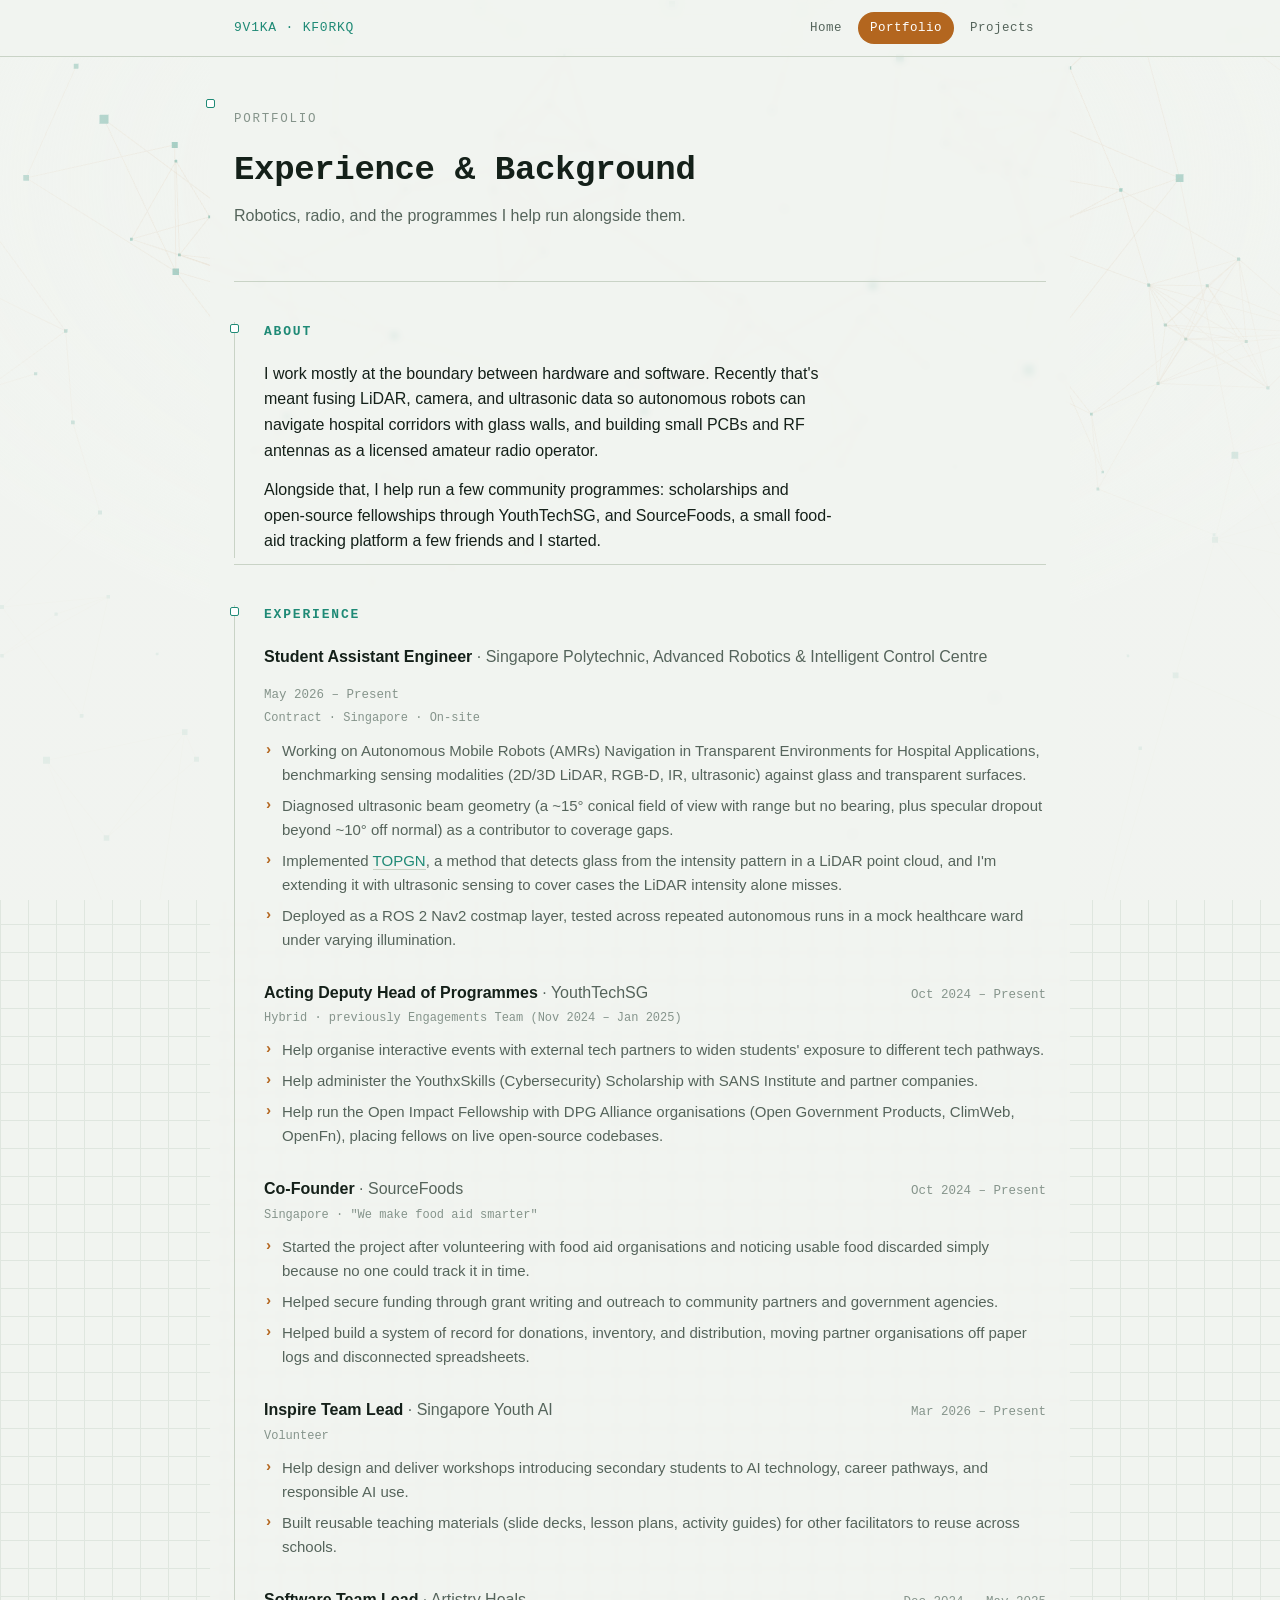
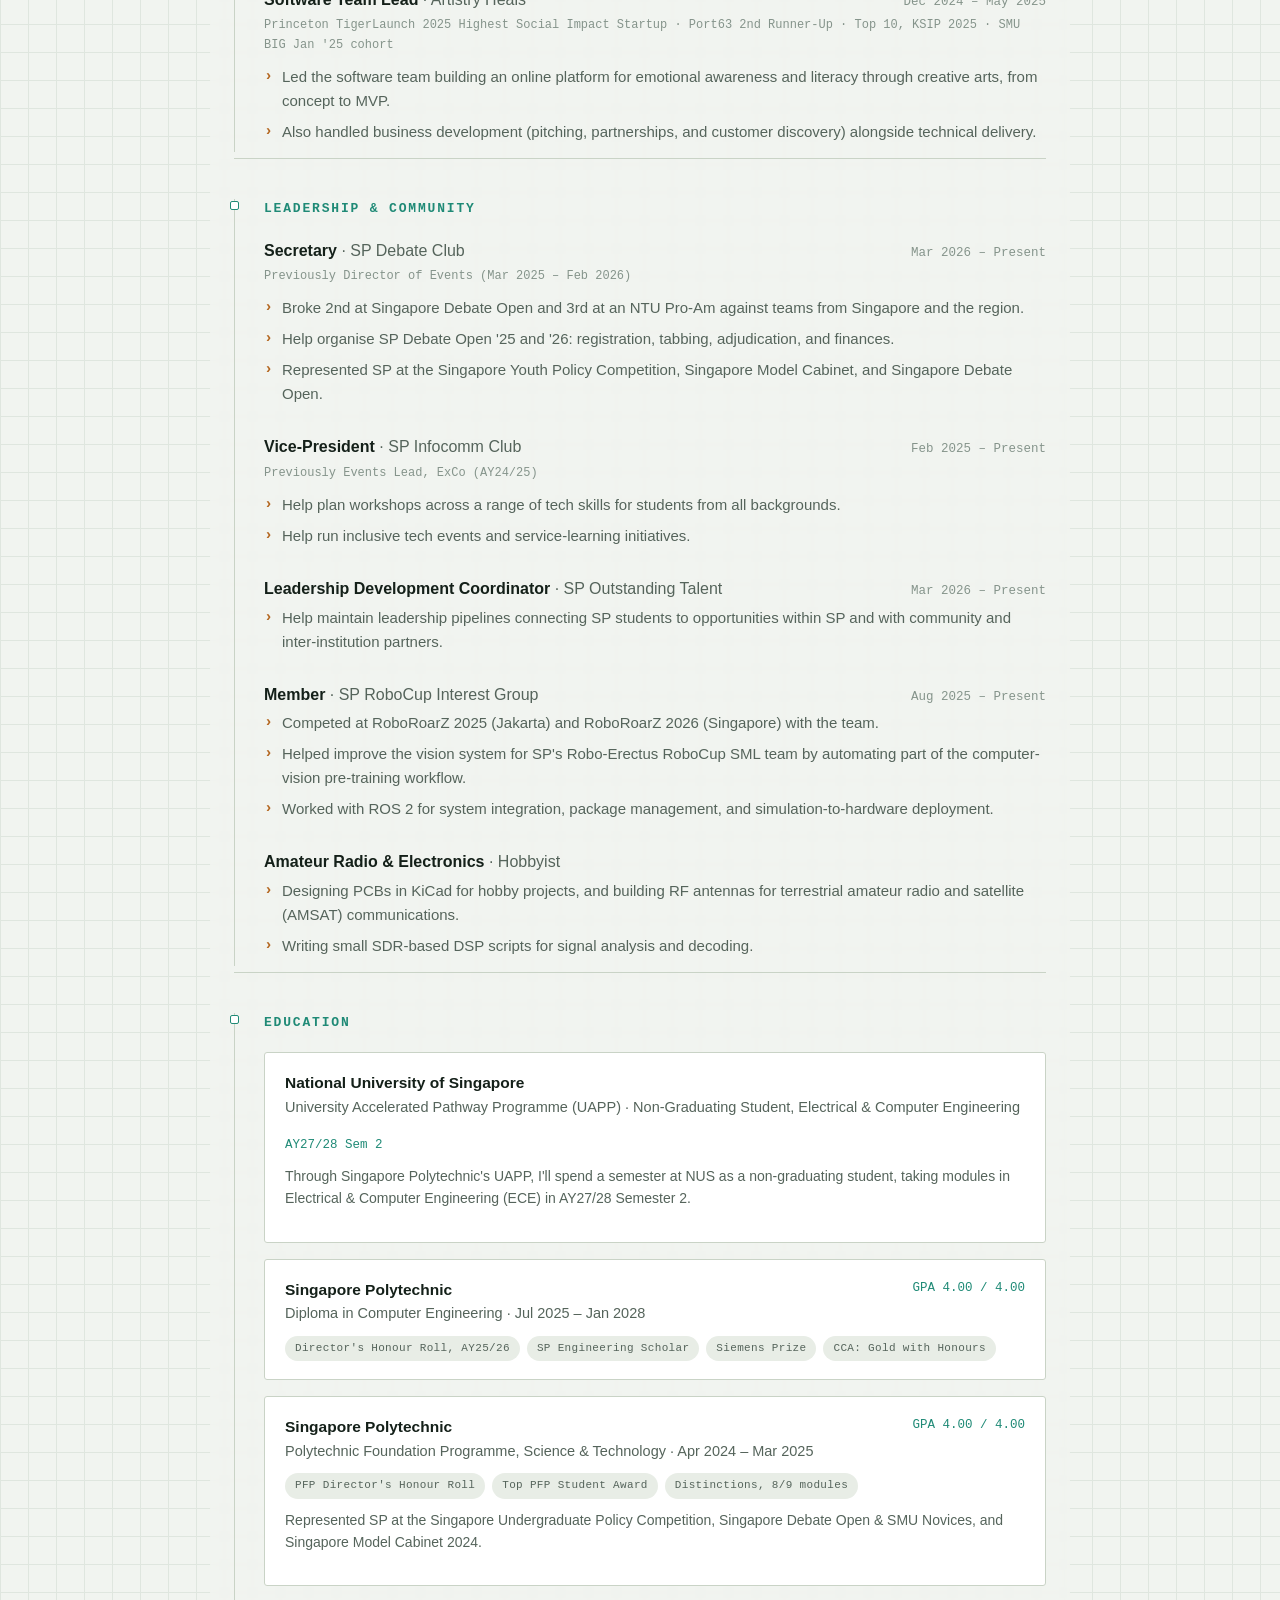
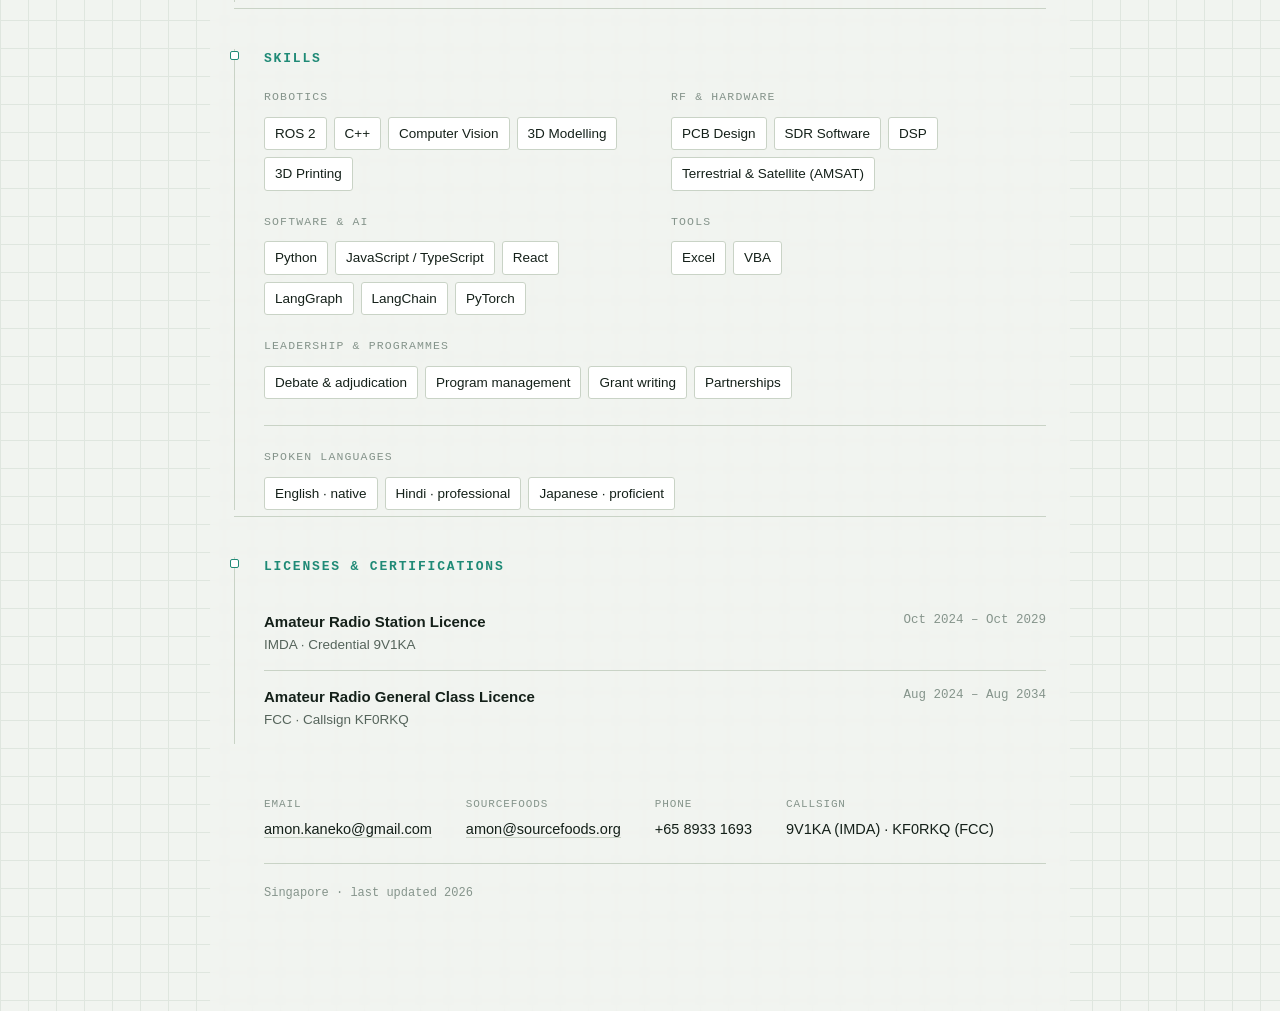
==== portfolio.html @ b1187f6c "added portfolio page" ====
<!doctype html>
<html lang="en">
<head>
<meta charset="utf-8">
<meta name="viewport" content="width=device-width, initial-scale=1">
<title>Portfolio &middot; Amon S. Kaneko</title>
<meta name="description" content="Experience, education, and skills for Amon S. Kaneko, a computer engineering student at Singapore Polytechnic.">
<link rel="icon" type="image/svg+xml" href="data:image/svg+xml,%3Csvg xmlns='http://www.w3.org/2000/svg' viewBox='0 0 100 100'%3E%3Crect width='100' height='100' rx='16' fill='%230b1210'/%3E%3Ctext x='50' y='68' font-family='monospace' font-size='50' font-weight='700' fill='%23e0993f' text-anchor='middle'%3EAK%3C/text%3E%3C/svg%3E">
<link rel="stylesheet" href="css/style.css">
</head>
<body>

<canvas id="bg-canvas" aria-hidden="true"></canvas>
<div class="vignette" aria-hidden="true"></div>

<div class="app">
  <div class="topbar">
    <div class="topbar-inner">
      <a class="callsign" href="index.html">9V1KA &middot; KF0RKQ</a>
      <nav class="topnav">
        <a href="index.html">Home</a>
        <a href="portfolio.html">Portfolio</a>
        <a href="projects.html">Projects</a>
      </nav>
    </div>
  </div>

  <main class="wrap glass">
    <header class="hero reveal" style="--d:0; padding-top:52px; padding-bottom:32px;">
      <p class="eyebrow">Portfolio</p>
      <h1 style="font-size: clamp(26px, 4vw, 34px);">Experience &amp; Background</h1>
      <p class="role" style="font-size:16px;">Robotics, radio, and the programmes I help run alongside them.</p>
    </header>

    <section class="block reveal" style="--d:0">
      <span class="pad"></span>
      <h2>About</h2>
      <p class="lede">I work mostly at the boundary between hardware and software. Recently that's meant fusing LiDAR, camera, and ultrasonic data so autonomous robots can navigate hospital corridors with glass walls, and building small PCBs and RF antennas as a licensed amateur radio operator.</p>
      <p class="lede">Alongside that, I help run a few community programmes: scholarships and open-source fellowships through YouthTechSG, and SourceFoods, a small food-aid tracking platform a few friends and I started.</p>
    </section>

    <section class="block reveal" style="--d:0">
      <span class="pad"></span>
      <h2>Experience</h2>

      <div class="entry">
        <div class="entry-head">
          <span class="entry-role">Student Assistant Engineer <span class="entry-org">&middot; Singapore Polytechnic, Advanced Robotics &amp; Intelligent Control Centre</span></span>
          <span class="entry-date">May 2026 &ndash; Present</span>
        </div>
        <div class="entry-loc">Contract &middot; Singapore &middot; On-site</div>
        <ul class="bullets">
          <li>Working on Autonomous Mobile Robots (AMRs) Navigation in Transparent Environments for Hospital Applications, benchmarking sensing modalities (2D/3D LiDAR, RGB-D, IR, ultrasonic) against glass and transparent surfaces.</li>
          <li>Diagnosed ultrasonic beam geometry (a ~15&deg; conical field of view with range but no bearing, plus specular dropout beyond ~10&deg; off normal) as a contributor to coverage gaps.</li>
          <li>Implemented <a href="https://arxiv.org/html/2408.05608v1" target="_blank" rel="noopener" style="color:var(--signal); text-decoration:none; border-bottom:1px solid var(--line);">TOPGN</a>, a method that detects glass from the intensity pattern in a LiDAR point cloud, and I'm extending it with ultrasonic sensing to cover cases the LiDAR intensity alone misses.</li>
          <li>Deployed as a ROS 2 Nav2 costmap layer, tested across repeated autonomous runs in a mock healthcare ward under varying illumination.</li>
        </ul>
      </div>

      <div class="entry">
        <div class="entry-head">
          <span class="entry-role">Acting Deputy Head of Programmes <span class="entry-org">&middot; YouthTechSG</span></span>
          <span class="entry-date">Oct 2024 &ndash; Present</span>
        </div>
        <div class="entry-loc">Hybrid &middot; previously Engagements Team (Nov 2024 &ndash; Jan 2025)</div>
        <ul class="bullets">
          <li>Help organise interactive events with external tech partners to widen students' exposure to different tech pathways.</li>
          <li>Help administer the YouthxSkills (Cybersecurity) Scholarship with SANS Institute and partner companies.</li>
          <li>Help run the Open Impact Fellowship with DPG Alliance organisations (Open Government Products, ClimWeb, OpenFn), placing fellows on live open-source codebases.</li>
        </ul>
      </div>

      <div class="entry">
        <div class="entry-head">
          <span class="entry-role">Co-Founder <span class="entry-org">&middot; SourceFoods</span></span>
          <span class="entry-date">Oct 2024 &ndash; Present</span>
        </div>
        <div class="entry-loc">Singapore &middot; "We make food aid smarter"</div>
        <ul class="bullets">
          <li>Started the project after volunteering with food aid organisations and noticing usable food discarded simply because no one could track it in time.</li>
          <li>Helped secure funding through grant writing and outreach to community partners and government agencies.</li>
          <li>Helped build a system of record for donations, inventory, and distribution, moving partner organisations off paper logs and disconnected spreadsheets.</li>
        </ul>
      </div>

      <div class="entry">
        <div class="entry-head">
          <span class="entry-role">Inspire Team Lead <span class="entry-org">&middot; Singapore Youth AI</span></span>
          <span class="entry-date">Mar 2026 &ndash; Present</span>
        </div>
        <div class="entry-loc">Volunteer</div>
        <ul class="bullets">
          <li>Help design and deliver workshops introducing secondary students to AI technology, career pathways, and responsible AI use.</li>
          <li>Built reusable teaching materials (slide decks, lesson plans, activity guides) for other facilitators to reuse across schools.</li>
        </ul>
      </div>

      <div class="entry">
        <div class="entry-head">
          <span class="entry-role">Software Team Lead <span class="entry-org">&middot; Artistry Heals</span></span>
          <span class="entry-date">Dec 2024 &ndash; May 2025</span>
        </div>
        <div class="entry-loc">Princeton TigerLaunch 2025 Highest Social Impact Startup &middot; Port63 2nd Runner-Up &middot; Top 10, KSIP 2025 &middot; SMU BIG Jan '25 cohort</div>
        <ul class="bullets">
          <li>Led the software team building an online platform for emotional awareness and literacy through creative arts, from concept to MVP.</li>
          <li>Also handled business development (pitching, partnerships, and customer discovery) alongside technical delivery.</li>
        </ul>
      </div>
    </section>

    <section class="block reveal" style="--d:0">
      <span class="pad"></span>
      <h2>Leadership &amp; Community</h2>

      <div class="entry">
        <div class="entry-head">
          <span class="entry-role">Secretary <span class="entry-org">&middot; SP Debate Club</span></span>
          <span class="entry-date">Mar 2026 &ndash; Present</span>
        </div>
        <div class="entry-loc">Previously Director of Events (Mar 2025 &ndash; Feb 2026)</div>
        <ul class="bullets">
          <li>Broke 2nd at Singapore Debate Open and 3rd at an NTU Pro-Am against teams from Singapore and the region.</li>
          <li>Help organise SP Debate Open '25 and '26: registration, tabbing, adjudication, and finances.</li>
          <li>Represented SP at the Singapore Youth Policy Competition, Singapore Model Cabinet, and Singapore Debate Open.</li>
        </ul>
      </div>

      <div class="entry">
        <div class="entry-head">
          <span class="entry-role">Vice-President <span class="entry-org">&middot; SP Infocomm Club</span></span>
          <span class="entry-date">Feb 2025 &ndash; Present</span>
        </div>
        <div class="entry-loc">Previously Events Lead, ExCo (AY24/25)</div>
        <ul class="bullets">
          <li>Help plan workshops across a range of tech skills for students from all backgrounds.</li>
          <li>Help run inclusive tech events and service-learning initiatives.</li>
        </ul>
      </div>

      <div class="entry">
        <div class="entry-head">
          <span class="entry-role">Leadership Development Coordinator <span class="entry-org">&middot; SP Outstanding Talent</span></span>
          <span class="entry-date">Mar 2026 &ndash; Present</span>
        </div>
        <ul class="bullets">
          <li>Help maintain leadership pipelines connecting SP students to opportunities within SP and with community and inter-institution partners.</li>
        </ul>
      </div>

      <div class="entry">
        <div class="entry-head">
          <span class="entry-role">Member <span class="entry-org">&middot; SP RoboCup Interest Group</span></span>
          <span class="entry-date">Aug 2025 &ndash; Present</span>
        </div>
        <ul class="bullets">
          <li>Competed at RoboRoarZ 2025 (Jakarta) and RoboRoarZ 2026 (Singapore) with the team.</li>
          <li>Helped improve the vision system for SP's Robo-Erectus RoboCup SML team by automating part of the computer-vision pre-training workflow.</li>
          <li>Worked with ROS 2 for system integration, package management, and simulation-to-hardware deployment.</li>
        </ul>
      </div>

      <div class="entry">
        <div class="entry-head">
          <span class="entry-role">Amateur Radio &amp; Electronics <span class="entry-org">&middot; Hobbyist</span></span>
        </div>
        <ul class="bullets">
          <li>Designing PCBs in KiCad for hobby projects, and building RF antennas for terrestrial amateur radio and satellite (AMSAT) communications.</li>
          <li>Writing small SDR-based DSP scripts for signal analysis and decoding.</li>
        </ul>
      </div>
    </section>

    <section class="block reveal" style="--d:0">
      <span class="pad"></span>
      <h2>Education</h2>

      <div class="edu-card">
        <div class="edu-top">
          <div>
            <div class="edu-name">National University of Singapore</div>
            <div class="edu-program">University Accelerated Pathway Programme (UAPP) &middot; Non-Graduating Student, Electrical &amp; Computer Engineering</div>
          </div>
          <div class="edu-gpa">AY27/28 Sem 2</div>
        </div>
        <p class="edu-note">Through Singapore Polytechnic's UAPP, I'll spend a semester at NUS as a non-graduating student, taking modules in Electrical &amp; Computer Engineering (ECE) in AY27/28 Semester 2.</p>
      </div>

      <div class="edu-card">
        <div class="edu-top">
          <div>
            <div class="edu-name">Singapore Polytechnic</div>
            <div class="edu-program">Diploma in Computer Engineering &middot; Jul 2025 &ndash; Jan 2028</div>
          </div>
          <div class="edu-gpa">GPA 4.00 / 4.00</div>
        </div>
        <div class="honors">
          <span class="honor">Director's Honour Roll, AY25/26</span>
          <span class="honor">SP Engineering Scholar</span>
          <span class="honor">Siemens Prize</span>
          <span class="honor">CCA: Gold with Honours</span>
        </div>
      </div>

      <div class="edu-card">
        <div class="edu-top">
          <div>
            <div class="edu-name">Singapore Polytechnic</div>
            <div class="edu-program">Polytechnic Foundation Programme, Science &amp; Technology &middot; Apr 2024 &ndash; Mar 2025</div>
          </div>
          <div class="edu-gpa">GPA 4.00 / 4.00</div>
        </div>
        <div class="honors">
          <span class="honor">PFP Director's Honour Roll</span>
          <span class="honor">Top PFP Student Award</span>
          <span class="honor">Distinctions, 8/9 modules</span>
        </div>
        <p class="edu-note">Represented SP at the Singapore Undergraduate Policy Competition, Singapore Debate Open &amp; SMU Novices, and Singapore Model Cabinet 2024.</p>
      </div>
    </section>

    <section class="block reveal" style="--d:0">
      <span class="pad"></span>
      <h2>Skills</h2>
      <div class="skill-grid">
        <div>
          <div class="skill-cat-label">Robotics</div>
          <div class="skill-tags">
            <span class="skill-tag">ROS 2</span>
            <span class="skill-tag">C++</span>
            <span class="skill-tag">Computer Vision</span>
            <span class="skill-tag">3D Modelling</span>
            <span class="skill-tag">3D Printing</span>
          </div>
        </div>
        <div>
          <div class="skill-cat-label">RF &amp; Hardware</div>
          <div class="skill-tags">
            <span class="skill-tag">PCB Design</span>
            <span class="skill-tag">SDR Software</span>
            <span class="skill-tag">DSP</span>
            <span class="skill-tag">Terrestrial &amp; Satellite (AMSAT)</span>
          </div>
        </div>
        <div>
          <div class="skill-cat-label">Software &amp; AI</div>
          <div class="skill-tags">
            <span class="skill-tag">Python</span>
            <span class="skill-tag">JavaScript / TypeScript</span>
            <span class="skill-tag">React</span>
            <span class="skill-tag">LangGraph</span>
            <span class="skill-tag">LangChain</span>
            <span class="skill-tag">PyTorch</span>
          </div>
        </div>
        <div>
          <div class="skill-cat-label">Tools</div>
          <div class="skill-tags">
            <span class="skill-tag">Excel</span>
            <span class="skill-tag">VBA</span>
          </div>
        </div>
        <div style="grid-column: 1 / -1;">
          <div class="skill-cat-label">Leadership &amp; Programmes</div>
          <div class="skill-tags">
            <span class="skill-tag">Debate &amp; adjudication</span>
            <span class="skill-tag">Program management</span>
            <span class="skill-tag">Grant writing</span>
            <span class="skill-tag">Partnerships</span>
          </div>
        </div>
      </div>
      <div class="spoken-row">
        <div class="skill-cat-label">Spoken Languages</div>
        <div class="skill-tags">
          <span class="skill-tag">English &middot; native</span>
          <span class="skill-tag">Hindi &middot; professional</span>
          <span class="skill-tag">Japanese &middot; proficient</span>
        </div>
      </div>
    </section>

    <section class="block reveal" style="--d:0">
      <span class="pad"></span>
      <h2>Licenses &amp; Certifications</h2>
      <div class="lic">
        <div>
          <div class="lic-name">Amateur Radio Station Licence</div>
          <div class="lic-issuer">IMDA &middot; Credential 9V1KA</div>
        </div>
        <div class="lic-dates">Oct 2024 &ndash; Oct 2029</div>
      </div>
      <div class="lic">
        <div>
          <div class="lic-name">Amateur Radio General Class Licence</div>
          <div class="lic-issuer">FCC &middot; Callsign KF0RKQ</div>
        </div>
        <div class="lic-dates">Aug 2024 &ndash; Aug 2034</div>
      </div>
    </section>

    <footer class="contact reveal" style="--d:0">
      <span class="pad"></span>
      <div class="contact-grid">
        <div class="contact-item">
          <span class="label">Email</span>
          <a href="mailto:amon.kaneko@gmail.com">amon.kaneko@gmail.com</a>
        </div>
        <div class="contact-item">
          <span class="label">SourceFoods</span>
          <a href="mailto:amon@sourcefoods.org">amon@sourcefoods.org</a>
        </div>
        <div class="contact-item">
          <span class="label">Phone</span>
          +65 8933 1693
        </div>
        <div class="contact-item">
          <span class="label">Callsign</span>
          9V1KA (IMDA) &middot; KF0RKQ (FCC)
        </div>
      </div>
      <p class="sign-off">Singapore &middot; last updated 2026</p>
    </footer>
  </main>
</div>

<script src="js/three.min.js"></script>
<script src="js/site.js"></script>
</body>
</html>
---- css/style.css ----
:root {
  --bg: #f1f4f0;
  --bg-grid: #dfe6df;
  --surface: #ffffff;
  --surface-2: #e8ede6;
  --line: #c9d3c6;
  --ink: #142019;
  --muted: #55645b;
  --faint: #85948b;
  --accent: #b3661f;
  --accent-ink: #ffffff;
  --signal: #1f8a76;
  --radius: 3px;
  --mono: ui-monospace, "Cascadia Mono", "Segoe UI Mono", Consolas, "Liberation Mono", Menlo, monospace;
  --sans: -apple-system, BlinkMacSystemFont, "Segoe UI", Roboto, Helvetica, Arial, sans-serif;
}

@media (prefers-color-scheme: dark) {
  :root:not([data-theme="light"]) {
    --bg: #0b1210;
    --bg-grid: #101a16;
    --surface: #121b17;
    --surface-2: #16211c;
    --line: #24352c;
    --ink: #edf2ee;
    --muted: #9bb0a5;
    --faint: #5f7368;
    --accent: #e0993f;
    --accent-ink: #14100a;
    --signal: #5fe0c4;
  }
}

:root[data-theme="dark"] {
  --bg: #0b1210;
  --bg-grid: #101a16;
  --surface: #121b17;
  --surface-2: #16211c;
  --line: #24352c;
  --ink: #edf2ee;
  --muted: #9bb0a5;
  --faint: #5f7368;
  --accent: #e0993f;
  --accent-ink: #14100a;
  --signal: #5fe0c4;
}

* { box-sizing: border-box; }
html, body { height: 100%; }

body {
  margin: 0;
  background:
    linear-gradient(var(--bg-grid) 1px, transparent 1px) 0 0 / 100% 28px,
    linear-gradient(90deg, var(--bg-grid) 1px, transparent 1px) 0 0 / 28px 100%,
    var(--bg);
  color: var(--ink);
  font-family: var(--sans);
  font-size: 16px;
  line-height: 1.6;
  -webkit-font-smoothing: antialiased;
  overflow-x: hidden;
}

a { color: inherit; }
a:focus-visible, button:focus-visible { outline: 2px solid var(--signal); outline-offset: 2px; }

#bg-canvas {
  position: fixed; inset: 0; width: 100%; height: 100%;
  z-index: 0; display: block; pointer-events: none;
}
.vignette {
  position: fixed; inset: 0; z-index: 1; pointer-events: none;
  background: radial-gradient(ellipse 70% 60% at 50% 20%, transparent 0%, var(--bg) 92%);
  opacity: 0.9;
}

.app { position: relative; z-index: 2; }
.wrap { max-width: 860px; margin: 0 auto; padding: 0 24px 96px; }

.glass {
  background: color-mix(in srgb, var(--bg) 78%, transparent);
  backdrop-filter: blur(3px);
  -webkit-backdrop-filter: blur(3px);
}

/* ---- top bar ---- */
.topbar {
  position: sticky; top: 0; z-index: 20;
  background: color-mix(in srgb, var(--bg) 88%, transparent);
  backdrop-filter: blur(6px);
  border-bottom: 1px solid var(--line);
}
.topbar-inner {
  max-width: 860px; margin: 0 auto; padding: 12px 24px;
  display: flex; align-items: center; justify-content: space-between; gap: 16px;
}
.callsign {
  font-family: var(--mono); font-size: 13px; letter-spacing: 0.06em;
  color: var(--signal); white-space: nowrap; text-decoration: none;
}
.topnav { display: flex; gap: 4px; flex-wrap: wrap; font-family: var(--mono); font-size: 12.5px; letter-spacing: 0.04em; }
.topnav a {
  color: var(--muted); text-decoration: none;
  padding: 6px 12px; border-radius: 999px;
}
.topnav a:hover { color: var(--ink); }
.topnav a.active { color: var(--accent-ink); background: var(--accent); }

/* ---- scroll reveal ---- */
.reveal {
  opacity: 0; transform: translateY(22px);
  transition: opacity .7s cubic-bezier(.2,.7,.2,1), transform .7s cubic-bezier(.2,.7,.2,1);
  transition-delay: calc(var(--d, 0) * 70ms);
}
.reveal.is-in { opacity: 1; transform: none; }
@media (prefers-reduced-motion: reduce) {
  .reveal { transition: none; opacity: 1; transform: none; }
}

/* ---- hero ---- */
.hero { padding: 64px 0 40px; border-bottom: 1px solid var(--line); }
.eyebrow {
  font-family: var(--mono); font-size: 12.5px; letter-spacing: 0.14em; text-transform: uppercase;
  color: var(--faint); margin: 0 0 14px;
}
h1 {
  font-family: var(--mono); font-weight: 700; font-size: clamp(30px, 5vw, 44px);
  letter-spacing: -0.01em; margin: 0 0 6px; text-wrap: balance;
}
.role { font-size: 18px; color: var(--muted); margin: 0 0 20px; max-width: 52ch; }

.hero-meta { display: flex; flex-wrap: wrap; gap: 10px 22px; align-items: center; margin-bottom: 8px; }
.meta-item { font-size: 14px; color: var(--muted); display: flex; align-items: center; gap: 7px; }
.meta-item svg { width: 14px; height: 14px; flex: none; color: var(--faint); }
.meta-item a { text-decoration: none; border-bottom: 1px solid var(--line); }
.meta-item a:hover { border-color: var(--accent); color: var(--accent); }

.cta-row { display: flex; flex-wrap: wrap; gap: 12px; margin-top: 26px; }
.cta {
  font-family: var(--mono); font-size: 13px; letter-spacing: 0.02em; text-decoration: none;
  padding: 11px 18px; border-radius: var(--radius); border: 1px solid var(--line); cursor: pointer;
  background: var(--surface); color: var(--ink); transition: border-color .2s, color .2s, background .2s;
  display: inline-block;
}
.cta.primary { background: var(--accent); border-color: var(--accent); color: var(--accent-ink); }
.cta:hover { border-color: var(--signal); color: var(--signal); }
.cta.primary:hover { color: var(--accent-ink); background: color-mix(in srgb, var(--accent) 85%, black); border-color: var(--accent); }

/* ---- signal spine sections ---- */
section.block { position: relative; padding: 40px 0 6px 30px; }
section.block + section.block { border-top: 1px solid var(--line); }
section.block::before {
  content: ""; position: absolute; left: 0; top: 40px; bottom: 6px; width: 1px;
  background: var(--line);
}
.pad {
  position: absolute; left: -4px; top: 42px; width: 9px; height: 9px;
  border-radius: 2px; background: var(--surface); border: 1.5px solid var(--signal);
}
h2 {
  font-family: var(--mono); font-size: 13px; letter-spacing: 0.14em; text-transform: uppercase;
  color: var(--signal); margin: 0 0 18px;
}
.lede { font-size: 16px; color: var(--ink); max-width: 64ch; margin: 0 0 4px; }
.lede + .lede { margin-top: 14px; }
.lede.muted { color: var(--muted); }

/* ---- simple lists (volunteering, etc) ---- */
ul.plain-list { margin: 0; padding: 0; list-style: none; max-width: 66ch; }
ul.plain-list li {
  position: relative; padding-left: 18px; margin-bottom: 12px; font-size: 15px; color: var(--muted);
}
ul.plain-list li::before {
  content: "\203a"; position: absolute; left: 0; color: var(--accent); font-family: var(--mono); font-weight: 700;
}
ul.plain-list li strong { color: var(--ink); font-weight: 600; }
ul.plain-list li:last-child { margin-bottom: 0; }

/* ---- entries (experience / leadership) ---- */
.entry { margin-bottom: 28px; }
.entry:last-child { margin-bottom: 8px; }
.entry-head {
  display: flex; justify-content: space-between; align-items: baseline; gap: 16px; flex-wrap: wrap;
  margin-bottom: 4px;
}
.entry-role { font-weight: 700; font-size: 16px; }
.entry-org { color: var(--muted); font-weight: 400; }
.entry-date {
  font-family: var(--mono); font-size: 12.5px; color: var(--faint);
  white-space: nowrap; font-variant-numeric: tabular-nums;
}
.entry-loc { font-family: var(--mono); font-size: 12px; color: var(--faint); margin-bottom: 10px; }
ul.bullets { margin: 0; padding: 0; list-style: none; }
ul.bullets li { position: relative; padding-left: 18px; margin-bottom: 7px; color: var(--muted); font-size: 15px; }
ul.bullets li::before {
  content: "\203a"; position: absolute; left: 0; color: var(--accent); font-family: var(--mono); font-weight: 700;
}
ul.bullets li:last-child { margin-bottom: 0; }

/* ---- education ---- */
.edu-card {
  background: var(--surface); border: 1px solid var(--line); border-radius: var(--radius);
  padding: 18px 20px; margin-bottom: 16px;
}
.edu-top { display: flex; justify-content: space-between; gap: 16px; flex-wrap: wrap; margin-bottom: 6px; }
.edu-name { font-weight: 700; font-size: 15.5px; }
.edu-program { color: var(--muted); font-size: 14.5px; }
.edu-gpa { font-family: var(--mono); font-size: 12.5px; color: var(--signal); font-variant-numeric: tabular-nums; }
.honors { display: flex; flex-wrap: wrap; gap: 7px; margin-top: 10px; }
.honor {
  font-family: var(--mono); font-size: 11px; letter-spacing: 0.03em;
  background: var(--surface-2); color: var(--muted); border-radius: 999px; padding: 4px 10px;
}
.edu-note { font-size: 14px; color: var(--muted); margin-top: 10px; }

/* ---- skills ---- */
.skill-grid { display: grid; grid-template-columns: repeat(2, 1fr); gap: 22px 32px; }
@media (max-width: 640px) { .skill-grid { grid-template-columns: 1fr; } }
.skill-cat-label {
  font-family: var(--mono); font-size: 11.5px; letter-spacing: 0.1em; text-transform: uppercase;
  color: var(--faint); margin-bottom: 10px;
}
.skill-tags { display: flex; flex-wrap: wrap; gap: 7px; }
.skill-tag {
  font-size: 13.5px; color: var(--ink); background: var(--surface); border: 1px solid var(--line);
  border-radius: var(--radius); padding: 5px 10px;
}
.spoken-row { margin-top: 26px; padding-top: 22px; border-top: 1px solid var(--line); }

/* ---- licenses ---- */
.lic { display: flex; justify-content: space-between; gap: 16px; flex-wrap: wrap; padding: 14px 0; }
.lic + .lic { border-top: 1px solid var(--line); }
.lic-name { font-weight: 600; font-size: 15px; }
.lic-issuer { color: var(--muted); font-size: 13.5px; }
.lic-dates { font-family: var(--mono); font-size: 12.5px; color: var(--faint); text-align: right; white-space: nowrap; }

/* ---- footer ---- */
footer.contact { padding: 40px 0 0 30px; margin-top: 6px; }
.contact-grid { display: flex; flex-wrap: wrap; gap: 22px 34px; margin-bottom: 22px; }
.contact-item { font-size: 14.5px; }
.contact-item .label { font-family: var(--mono); font-size: 11px; letter-spacing: 0.08em; text-transform: uppercase; color: var(--faint); display: block; margin-bottom: 4px; }
.contact-item a { text-decoration: none; border-bottom: 1px solid var(--line); }
.contact-item a:hover { border-color: var(--accent); color: var(--accent); }
.sign-off { font-family: var(--mono); font-size: 12px; color: var(--faint); padding-top: 20px; border-top: 1px solid var(--line); }

/* ---- projects page ---- */
.projects-intro { padding: 56px 0 8px; }
.project-list { display: flex; flex-direction: column; gap: 28px; padding-bottom: 60px; }
.project-card {
  background: var(--surface); border: 1px solid var(--line); border-radius: 6px; padding: 26px 26px 24px;
}
.project-head { display: flex; justify-content: space-between; gap: 16px; flex-wrap: wrap; margin-bottom: 6px; }
.project-title { font-family: var(--mono); font-size: 17px; font-weight: 700; margin: 0; line-height: 1.35; }
.project-status {
  font-family: var(--mono); font-size: 10.5px; letter-spacing: 0.08em; text-transform: uppercase;
  padding: 4px 9px; border-radius: 999px; height: fit-content; white-space: nowrap;
}
.project-status.live { color: var(--signal); border: 1px solid var(--signal); }
.project-status.progress { color: var(--faint); border: 1px solid var(--line); }
.project-context { font-family: var(--mono); font-size: 12px; color: var(--faint); margin-bottom: 16px; }
.project-desc { font-size: 15px; color: var(--muted); max-width: 68ch; margin: 0 0 18px; }
.tag-row { display: flex; flex-wrap: wrap; gap: 7px; margin-bottom: 20px; }
.link-row { display: flex; flex-wrap: wrap; gap: 10px; margin-bottom: 20px; }
.plink {
  display: inline-flex; align-items: center; gap: 7px; font-family: var(--mono); font-size: 12.5px;
  text-decoration: none; padding: 8px 13px; border-radius: var(--radius); border: 1px solid var(--line);
  color: var(--ink);
}
.plink svg { width: 13px; height: 13px; }
.plink:hover { border-color: var(--signal); color: var(--signal); }
.plink.disabled { color: var(--faint); cursor: default; opacity: .7; }
.plink.disabled:hover { border-color: var(--line); color: var(--faint); }

.shot-row { display: flex; flex-wrap: wrap; gap: 16px; }
.shot {
  display: flex; flex-direction: column;
  flex: 1 1 320px; max-width: 420px;
  border-radius: var(--radius); overflow: hidden;
  background: var(--surface-2); border: 1px solid var(--line);
}
.shot .media { aspect-ratio: 16 / 10; min-height: 0; }
.shot .media img { width: 100%; height: 100%; object-fit: contain; display: block; cursor: zoom-in; }
.shot .media video { width: 100%; height: 100%; object-fit: contain; display: block; }
.shot figcaption {
  font-family: var(--mono); font-size: 11px; color: var(--faint);
  padding: 8px 10px; border-top: 1px solid var(--line); background: var(--surface);
}

.projects-note { font-size: 14px; color: var(--muted); padding: 0 0 60px 30px; }
.projects-note a { border-bottom: 1px solid var(--line); text-decoration: none; }
.projects-note a:hover { border-color: var(--accent); color: var(--accent); }

/* ---- lightbox ---- */
#lightbox {
  position: fixed; inset: 0; z-index: 100; display: none;
  align-items: center; justify-content: center; padding: 56px 24px;
  background: color-mix(in srgb, black 80%, var(--bg));
}
#lightbox.open { display: flex; }
#lightbox img {
  max-width: 92vw; max-height: 82vh; object-fit: contain;
  border-radius: 4px; box-shadow: 0 20px 60px rgba(0,0,0,.5);
}
#lightbox .lb-close {
  position: absolute; top: 18px; right: 22px; width: 40px; height: 40px;
  border-radius: 50%; border: 1px solid var(--line); background: var(--surface); color: var(--ink);
  display: flex; align-items: center; justify-content: center; cursor: pointer; padding: 0;
}
#lightbox .lb-close svg { width: 18px; height: 18px; }
#lightbox .lb-caption {
  position: absolute; bottom: 24px; left: 50%; transform: translateX(-50%);
  font-family: var(--mono); font-size: 12.5px; color: var(--muted);
  background: var(--surface); border: 1px solid var(--line); padding: 7px 14px; border-radius: 999px;
  max-width: 90vw; text-align: center;
}
@media (prefers-reduced-motion: no-preference) {
  #lightbox img { animation: lb-in .18s ease; }
}
@keyframes lb-in { from { opacity: 0; transform: scale(.97); } to { opacity: 1; transform: none; } }
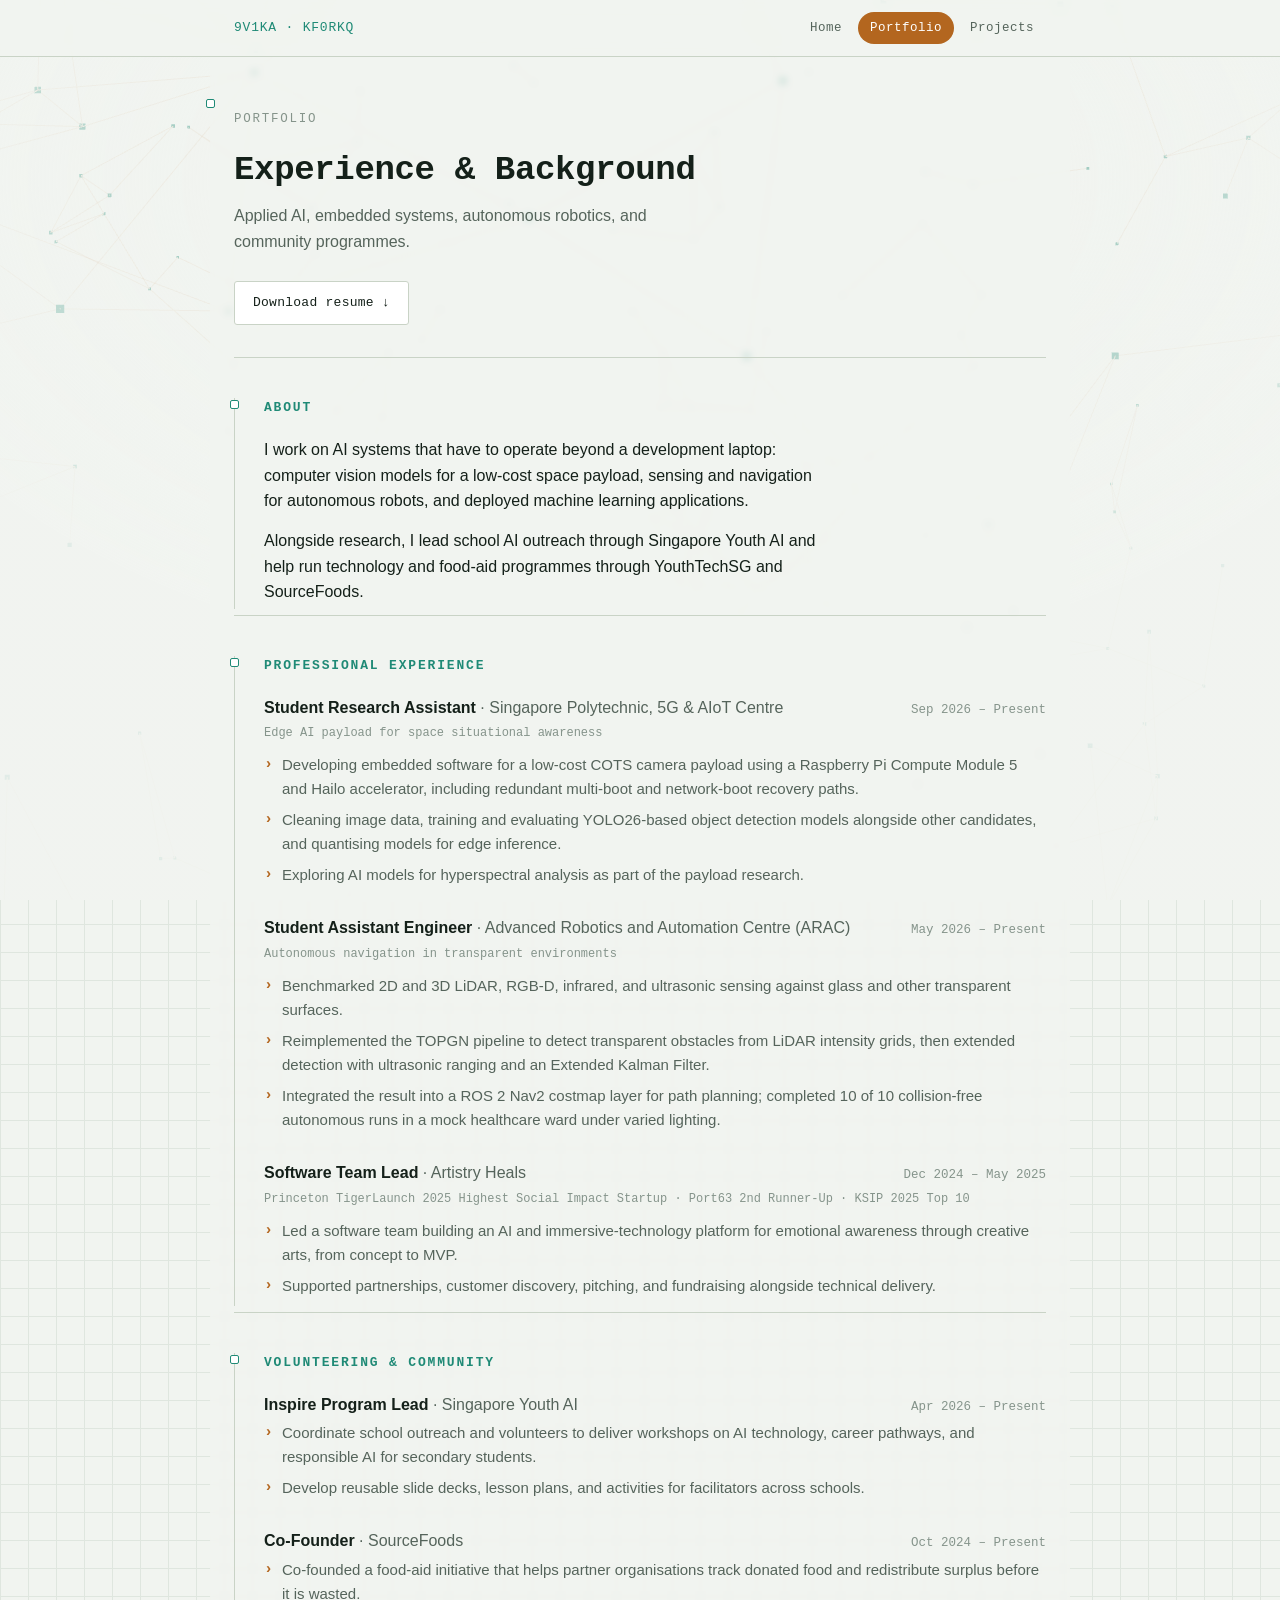
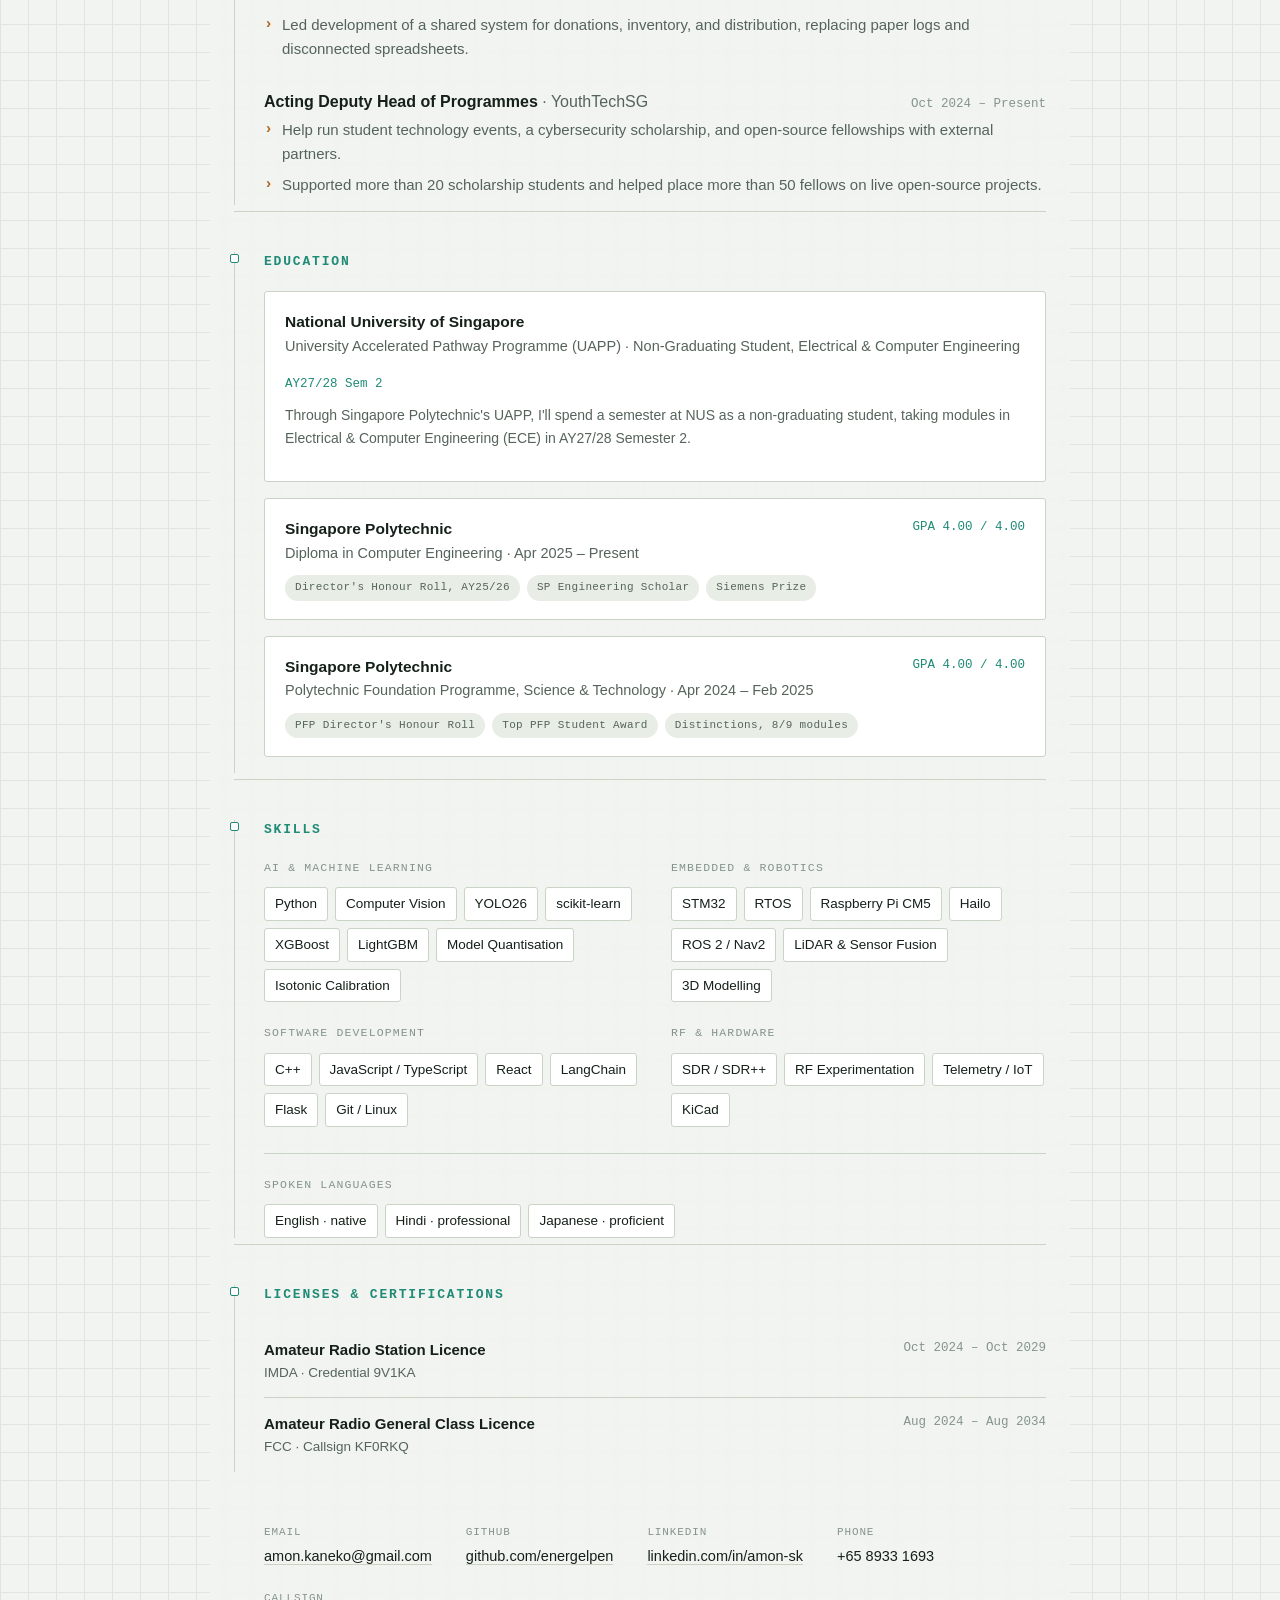
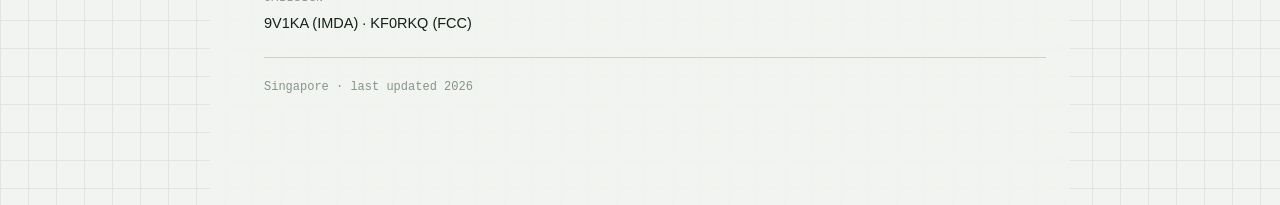
==== commit 07a387ea: "Refresh AI portfolio and resume" ====
--- a/portfolio.html
+++ b/portfolio.html
@@ -3,8 +3,8 @@
 <head>
 <meta charset="utf-8">
 <meta name="viewport" content="width=device-width, initial-scale=1">
-<title>Portfolio &middot; Amon S. Kaneko</title>
-<meta name="description" content="Experience, education, and skills for Amon S. Kaneko, a computer engineering student at Singapore Polytechnic.">
+<title>Portfolio &middot; Amon Saka Kaneko</title>
+<meta name="description" content="Amon Saka Kaneko's experience in edge AI, computer vision, autonomous robotics, and community programmes.">
 <link rel="icon" type="image/svg+xml" href="data:image/svg+xml,%3Csvg xmlns='http://www.w3.org/2000/svg' viewBox='0 0 100 100'%3E%3Crect width='100' height='100' rx='16' fill='%230b1210'/%3E%3Ctext x='50' y='68' font-family='monospace' font-size='50' font-weight='700' fill='%23e0993f' text-anchor='middle'%3EAK%3C/text%3E%3C/svg%3E">
 <link rel="stylesheet" href="css/style.css">
 </head>
@@ -29,31 +29,83 @@
     <header class="hero reveal" style="--d:0; padding-top:52px; padding-bottom:32px;">
       <p class="eyebrow">Portfolio</p>
       <h1 style="font-size: clamp(26px, 4vw, 34px);">Experience &amp; Background</h1>
-      <p class="role" style="font-size:16px;">Robotics, radio, and the programmes I help run alongside them.</p>
+      <p class="role" style="font-size:16px;">Applied AI, embedded systems, autonomous robotics, and community programmes.</p>
+      <div class="cta-row"><a class="cta" href="Amon_Saka_Kaneko_Resume.pdf" download>Download resume &darr;</a></div>
     </header>
 
     <section class="block reveal" style="--d:0">
       <span class="pad"></span>
       <h2>About</h2>
-      <p class="lede">I work mostly at the boundary between hardware and software. Recently that's meant fusing LiDAR, camera, and ultrasonic data so autonomous robots can navigate hospital corridors with glass walls, and building small PCBs and RF antennas as a licensed amateur radio operator.</p>
-      <p class="lede">Alongside that, I help run a few community programmes: scholarships and open-source fellowships through YouthTechSG, and SourceFoods, a small food-aid tracking platform a few friends and I started.</p>
-    </section>
-
-    <section class="block reveal" style="--d:0">
-      <span class="pad"></span>
-      <h2>Experience</h2>
-
-      <div class="entry">
-        <div class="entry-head">
-          <span class="entry-role">Student Assistant Engineer <span class="entry-org">&middot; Singapore Polytechnic, Advanced Robotics &amp; Intelligent Control Centre</span></span>
+      <p class="lede">I work on AI systems that have to operate beyond a development laptop: computer vision models for a low-cost space payload, sensing and navigation for autonomous robots, and deployed machine learning applications.</p>
+      <p class="lede">Alongside research, I lead school AI outreach through Singapore Youth AI and help run technology and food-aid programmes through YouthTechSG and SourceFoods.</p>
+    </section>
+
+    <section class="block reveal" style="--d:0">
+      <span class="pad"></span>
+      <h2>Professional Experience</h2>
+
+      <div class="entry">
+        <div class="entry-head">
+          <span class="entry-role">Student Research Assistant <span class="entry-org">&middot; Singapore Polytechnic, 5G &amp; AIoT Centre</span></span>
+          <span class="entry-date">Sep 2026 &ndash; Present</span>
+        </div>
+        <div class="entry-loc">Edge AI payload for space situational awareness</div>
+        <ul class="bullets">
+          <li>Developing embedded software for a low-cost COTS camera payload using a Raspberry Pi Compute Module 5 and Hailo accelerator, including redundant multi-boot and network-boot recovery paths.</li>
+          <li>Cleaning image data, training and evaluating YOLO26-based object detection models alongside other candidates, and quantising models for edge inference.</li>
+          <li>Exploring AI models for hyperspectral analysis as part of the payload research.</li>
+        </ul>
+      </div>
+
+      <div class="entry">
+        <div class="entry-head">
+          <span class="entry-role">Student Assistant Engineer <span class="entry-org">&middot; Advanced Robotics and Automation Centre (ARAC)</span></span>
           <span class="entry-date">May 2026 &ndash; Present</span>
         </div>
-        <div class="entry-loc">Contract &middot; Singapore &middot; On-site</div>
-        <ul class="bullets">
-          <li>Working on Autonomous Mobile Robots (AMRs) Navigation in Transparent Environments for Hospital Applications, benchmarking sensing modalities (2D/3D LiDAR, RGB-D, IR, ultrasonic) against glass and transparent surfaces.</li>
-          <li>Diagnosed ultrasonic beam geometry (a ~15&deg; conical field of view with range but no bearing, plus specular dropout beyond ~10&deg; off normal) as a contributor to coverage gaps.</li>
-          <li>Implemented <a href="https://arxiv.org/html/2408.05608v1" target="_blank" rel="noopener" style="color:var(--signal); text-decoration:none; border-bottom:1px solid var(--line);">TOPGN</a>, a method that detects glass from the intensity pattern in a LiDAR point cloud, and I'm extending it with ultrasonic sensing to cover cases the LiDAR intensity alone misses.</li>
-          <li>Deployed as a ROS 2 Nav2 costmap layer, tested across repeated autonomous runs in a mock healthcare ward under varying illumination.</li>
+        <div class="entry-loc">Autonomous navigation in transparent environments</div>
+        <ul class="bullets">
+          <li>Benchmarked 2D and 3D LiDAR, RGB-D, infrared, and ultrasonic sensing against glass and other transparent surfaces.</li>
+          <li>Reimplemented the TOPGN pipeline to detect transparent obstacles from LiDAR intensity grids, then extended detection with ultrasonic ranging and an Extended Kalman Filter.</li>
+          <li>Integrated the result into a ROS 2 Nav2 costmap layer for path planning; completed 10 of 10 collision-free autonomous runs in a mock healthcare ward under varied lighting.</li>
+        </ul>
+      </div>
+
+      <div class="entry">
+        <div class="entry-head">
+          <span class="entry-role">Software Team Lead <span class="entry-org">&middot; Artistry Heals</span></span>
+          <span class="entry-date">Dec 2024 &ndash; May 2025</span>
+        </div>
+        <div class="entry-loc">Princeton TigerLaunch 2025 Highest Social Impact Startup &middot; Port63 2nd Runner-Up &middot; KSIP 2025 Top 10</div>
+        <ul class="bullets">
+          <li>Led a software team building an AI and immersive-technology platform for emotional awareness through creative arts, from concept to MVP.</li>
+          <li>Supported partnerships, customer discovery, pitching, and fundraising alongside technical delivery.</li>
+        </ul>
+      </div>
+    </section>
+
+    <section class="block reveal" style="--d:0">
+      <span class="pad"></span>
+      <h2>Volunteering &amp; Community</h2>
+
+      <div class="entry">
+        <div class="entry-head">
+          <span class="entry-role">Inspire Program Lead <span class="entry-org">&middot; Singapore Youth AI</span></span>
+          <span class="entry-date">Apr 2026 &ndash; Present</span>
+        </div>
+        <ul class="bullets">
+          <li>Coordinate school outreach and volunteers to deliver workshops on AI technology, career pathways, and responsible AI for secondary students.</li>
+          <li>Develop reusable slide decks, lesson plans, and activities for facilitators across schools.</li>
+        </ul>
+      </div>
+
+      <div class="entry">
+        <div class="entry-head">
+          <span class="entry-role">Co-Founder <span class="entry-org">&middot; SourceFoods</span></span>
+          <span class="entry-date">Oct 2024 &ndash; Present</span>
+        </div>
+        <ul class="bullets">
+          <li>Co-founded a food-aid initiative that helps partner organisations track donated food and redistribute surplus before it is wasted.</li>
+          <li>Led development of a shared system for donations, inventory, and distribution, replacing paper logs and disconnected spreadsheets.</li>
         </ul>
       </div>
 
@@ -62,110 +114,9 @@
           <span class="entry-role">Acting Deputy Head of Programmes <span class="entry-org">&middot; YouthTechSG</span></span>
           <span class="entry-date">Oct 2024 &ndash; Present</span>
         </div>
-        <div class="entry-loc">Hybrid &middot; previously Engagements Team (Nov 2024 &ndash; Jan 2025)</div>
-        <ul class="bullets">
-          <li>Help organise interactive events with external tech partners to widen students' exposure to different tech pathways.</li>
-          <li>Help administer the YouthxSkills (Cybersecurity) Scholarship with SANS Institute and partner companies.</li>
-          <li>Help run the Open Impact Fellowship with DPG Alliance organisations (Open Government Products, ClimWeb, OpenFn), placing fellows on live open-source codebases.</li>
-        </ul>
-      </div>
-
-      <div class="entry">
-        <div class="entry-head">
-          <span class="entry-role">Co-Founder <span class="entry-org">&middot; SourceFoods</span></span>
-          <span class="entry-date">Oct 2024 &ndash; Present</span>
-        </div>
-        <div class="entry-loc">Singapore &middot; "We make food aid smarter"</div>
-        <ul class="bullets">
-          <li>Started the project after volunteering with food aid organisations and noticing usable food discarded simply because no one could track it in time.</li>
-          <li>Helped secure funding through grant writing and outreach to community partners and government agencies.</li>
-          <li>Helped build a system of record for donations, inventory, and distribution, moving partner organisations off paper logs and disconnected spreadsheets.</li>
-        </ul>
-      </div>
-
-      <div class="entry">
-        <div class="entry-head">
-          <span class="entry-role">Inspire Team Lead <span class="entry-org">&middot; Singapore Youth AI</span></span>
-          <span class="entry-date">Mar 2026 &ndash; Present</span>
-        </div>
-        <div class="entry-loc">Volunteer</div>
-        <ul class="bullets">
-          <li>Help design and deliver workshops introducing secondary students to AI technology, career pathways, and responsible AI use.</li>
-          <li>Built reusable teaching materials (slide decks, lesson plans, activity guides) for other facilitators to reuse across schools.</li>
-        </ul>
-      </div>
-
-      <div class="entry">
-        <div class="entry-head">
-          <span class="entry-role">Software Team Lead <span class="entry-org">&middot; Artistry Heals</span></span>
-          <span class="entry-date">Dec 2024 &ndash; May 2025</span>
-        </div>
-        <div class="entry-loc">Princeton TigerLaunch 2025 Highest Social Impact Startup &middot; Port63 2nd Runner-Up &middot; Top 10, KSIP 2025 &middot; SMU BIG Jan '25 cohort</div>
-        <ul class="bullets">
-          <li>Led the software team building an online platform for emotional awareness and literacy through creative arts, from concept to MVP.</li>
-          <li>Also handled business development (pitching, partnerships, and customer discovery) alongside technical delivery.</li>
-        </ul>
-      </div>
-    </section>
-
-    <section class="block reveal" style="--d:0">
-      <span class="pad"></span>
-      <h2>Leadership &amp; Community</h2>
-
-      <div class="entry">
-        <div class="entry-head">
-          <span class="entry-role">Secretary <span class="entry-org">&middot; SP Debate Club</span></span>
-          <span class="entry-date">Mar 2026 &ndash; Present</span>
-        </div>
-        <div class="entry-loc">Previously Director of Events (Mar 2025 &ndash; Feb 2026)</div>
-        <ul class="bullets">
-          <li>Broke 2nd at Singapore Debate Open and 3rd at an NTU Pro-Am against teams from Singapore and the region.</li>
-          <li>Help organise SP Debate Open '25 and '26: registration, tabbing, adjudication, and finances.</li>
-          <li>Represented SP at the Singapore Youth Policy Competition, Singapore Model Cabinet, and Singapore Debate Open.</li>
-        </ul>
-      </div>
-
-      <div class="entry">
-        <div class="entry-head">
-          <span class="entry-role">Vice-President <span class="entry-org">&middot; SP Infocomm Club</span></span>
-          <span class="entry-date">Feb 2025 &ndash; Present</span>
-        </div>
-        <div class="entry-loc">Previously Events Lead, ExCo (AY24/25)</div>
-        <ul class="bullets">
-          <li>Help plan workshops across a range of tech skills for students from all backgrounds.</li>
-          <li>Help run inclusive tech events and service-learning initiatives.</li>
-        </ul>
-      </div>
-
-      <div class="entry">
-        <div class="entry-head">
-          <span class="entry-role">Leadership Development Coordinator <span class="entry-org">&middot; SP Outstanding Talent</span></span>
-          <span class="entry-date">Mar 2026 &ndash; Present</span>
-        </div>
-        <ul class="bullets">
-          <li>Help maintain leadership pipelines connecting SP students to opportunities within SP and with community and inter-institution partners.</li>
-        </ul>
-      </div>
-
-      <div class="entry">
-        <div class="entry-head">
-          <span class="entry-role">Member <span class="entry-org">&middot; SP RoboCup Interest Group</span></span>
-          <span class="entry-date">Aug 2025 &ndash; Present</span>
-        </div>
-        <ul class="bullets">
-          <li>Competed at RoboRoarZ 2025 (Jakarta) and RoboRoarZ 2026 (Singapore) with the team.</li>
-          <li>Helped improve the vision system for SP's Robo-Erectus RoboCup SML team by automating part of the computer-vision pre-training workflow.</li>
-          <li>Worked with ROS 2 for system integration, package management, and simulation-to-hardware deployment.</li>
-        </ul>
-      </div>
-
-      <div class="entry">
-        <div class="entry-head">
-          <span class="entry-role">Amateur Radio &amp; Electronics <span class="entry-org">&middot; Hobbyist</span></span>
-        </div>
-        <ul class="bullets">
-          <li>Designing PCBs in KiCad for hobby projects, and building RF antennas for terrestrial amateur radio and satellite (AMSAT) communications.</li>
-          <li>Writing small SDR-based DSP scripts for signal analysis and decoding.</li>
+        <ul class="bullets">
+          <li>Help run student technology events, a cybersecurity scholarship, and open-source fellowships with external partners.</li>
+          <li>Supported more than 20 scholarship students and helped place more than 50 fellows on live open-source projects.</li>
         </ul>
       </div>
     </section>
@@ -189,7 +140,7 @@
         <div class="edu-top">
           <div>
             <div class="edu-name">Singapore Polytechnic</div>
-            <div class="edu-program">Diploma in Computer Engineering &middot; Jul 2025 &ndash; Jan 2028</div>
+            <div class="edu-program">Diploma in Computer Engineering &middot; Apr 2025 &ndash; Present</div>
           </div>
           <div class="edu-gpa">GPA 4.00 / 4.00</div>
         </div>
@@ -197,7 +148,6 @@
           <span class="honor">Director's Honour Roll, AY25/26</span>
           <span class="honor">SP Engineering Scholar</span>
           <span class="honor">Siemens Prize</span>
-          <span class="honor">CCA: Gold with Honours</span>
         </div>
       </div>
 
@@ -205,7 +155,7 @@
         <div class="edu-top">
           <div>
             <div class="edu-name">Singapore Polytechnic</div>
-            <div class="edu-program">Polytechnic Foundation Programme, Science &amp; Technology &middot; Apr 2024 &ndash; Mar 2025</div>
+            <div class="edu-program">Polytechnic Foundation Programme, Science &amp; Technology &middot; Apr 2024 &ndash; Feb 2025</div>
           </div>
           <div class="edu-gpa">GPA 4.00 / 4.00</div>
         </div>
@@ -214,7 +164,6 @@
           <span class="honor">Top PFP Student Award</span>
           <span class="honor">Distinctions, 8/9 modules</span>
         </div>
-        <p class="edu-note">Represented SP at the Singapore Undergraduate Policy Competition, Singapore Debate Open &amp; SMU Novices, and Singapore Model Cabinet 2024.</p>
       </div>
     </section>
 
@@ -223,49 +172,48 @@
       <h2>Skills</h2>
       <div class="skill-grid">
         <div>
-          <div class="skill-cat-label">Robotics</div>
-          <div class="skill-tags">
-            <span class="skill-tag">ROS 2</span>
+          <div class="skill-cat-label">AI &amp; Machine Learning</div>
+          <div class="skill-tags">
+            <span class="skill-tag">Python</span>
+            <span class="skill-tag">Computer Vision</span>
+            <span class="skill-tag">YOLO26</span>
+            <span class="skill-tag">scikit-learn</span>
+            <span class="skill-tag">XGBoost</span>
+            <span class="skill-tag">LightGBM</span>
+            <span class="skill-tag">Model Quantisation</span>
+            <span class="skill-tag">Isotonic Calibration</span>
+          </div>
+        </div>
+        <div>
+          <div class="skill-cat-label">Embedded &amp; Robotics</div>
+          <div class="skill-tags">
+            <span class="skill-tag">STM32</span>
+            <span class="skill-tag">RTOS</span>
+            <span class="skill-tag">Raspberry Pi CM5</span>
+            <span class="skill-tag">Hailo</span>
+            <span class="skill-tag">ROS 2 / Nav2</span>
+            <span class="skill-tag">LiDAR &amp; Sensor Fusion</span>
+            <span class="skill-tag">3D Modelling</span>
+          </div>
+        </div>
+        <div>
+          <div class="skill-cat-label">Software Development</div>
+          <div class="skill-tags">
             <span class="skill-tag">C++</span>
-            <span class="skill-tag">Computer Vision</span>
-            <span class="skill-tag">3D Modelling</span>
-            <span class="skill-tag">3D Printing</span>
-          </div>
-        </div>
-        <div>
-          <div class="skill-cat-label">RF &amp; Hardware</div>
-          <div class="skill-tags">
-            <span class="skill-tag">PCB Design</span>
-            <span class="skill-tag">SDR Software</span>
-            <span class="skill-tag">DSP</span>
-            <span class="skill-tag">Terrestrial &amp; Satellite (AMSAT)</span>
-          </div>
-        </div>
-        <div>
-          <div class="skill-cat-label">Software &amp; AI</div>
-          <div class="skill-tags">
-            <span class="skill-tag">Python</span>
             <span class="skill-tag">JavaScript / TypeScript</span>
             <span class="skill-tag">React</span>
-            <span class="skill-tag">LangGraph</span>
             <span class="skill-tag">LangChain</span>
-            <span class="skill-tag">PyTorch</span>
-          </div>
-        </div>
-        <div>
-          <div class="skill-cat-label">Tools</div>
-          <div class="skill-tags">
-            <span class="skill-tag">Excel</span>
-            <span class="skill-tag">VBA</span>
-          </div>
-        </div>
-        <div style="grid-column: 1 / -1;">
-          <div class="skill-cat-label">Leadership &amp; Programmes</div>
-          <div class="skill-tags">
-            <span class="skill-tag">Debate &amp; adjudication</span>
-            <span class="skill-tag">Program management</span>
-            <span class="skill-tag">Grant writing</span>
-            <span class="skill-tag">Partnerships</span>
+            <span class="skill-tag">Flask</span>
+            <span class="skill-tag">Git / Linux</span>
+          </div>
+        </div>
+        <div>
+          <div class="skill-cat-label">RF &amp; Hardware</div>
+          <div class="skill-tags">
+            <span class="skill-tag">SDR / SDR++</span>
+            <span class="skill-tag">RF Experimentation</span>
+            <span class="skill-tag">Telemetry / IoT</span>
+            <span class="skill-tag">KiCad</span>
           </div>
         </div>
       </div>
@@ -306,8 +254,12 @@
           <a href="mailto:amon.kaneko@gmail.com">amon.kaneko@gmail.com</a>
         </div>
         <div class="contact-item">
-          <span class="label">SourceFoods</span>
-          <a href="mailto:amon@sourcefoods.org">amon@sourcefoods.org</a>
+          <span class="label">GitHub</span>
+          <a href="https://github.com/energelpen" target="_blank" rel="noopener">github.com/energelpen</a>
+        </div>
+        <div class="contact-item">
+          <span class="label">LinkedIn</span>
+          <a href="https://www.linkedin.com/in/amon-sk/" target="_blank" rel="noopener">linkedin.com/in/amon-sk</a>
         </div>
         <div class="contact-item">
           <span class="label">Phone</span>
--- a/css/style.css
+++ b/css/style.css
@@ -276,6 +276,7 @@
 .shot {
   display: flex; flex-direction: column;
   flex: 1 1 320px; max-width: 420px;
+  margin: 0;
   border-radius: var(--radius); overflow: hidden;
   background: var(--surface-2); border: 1px solid var(--line);
 }
